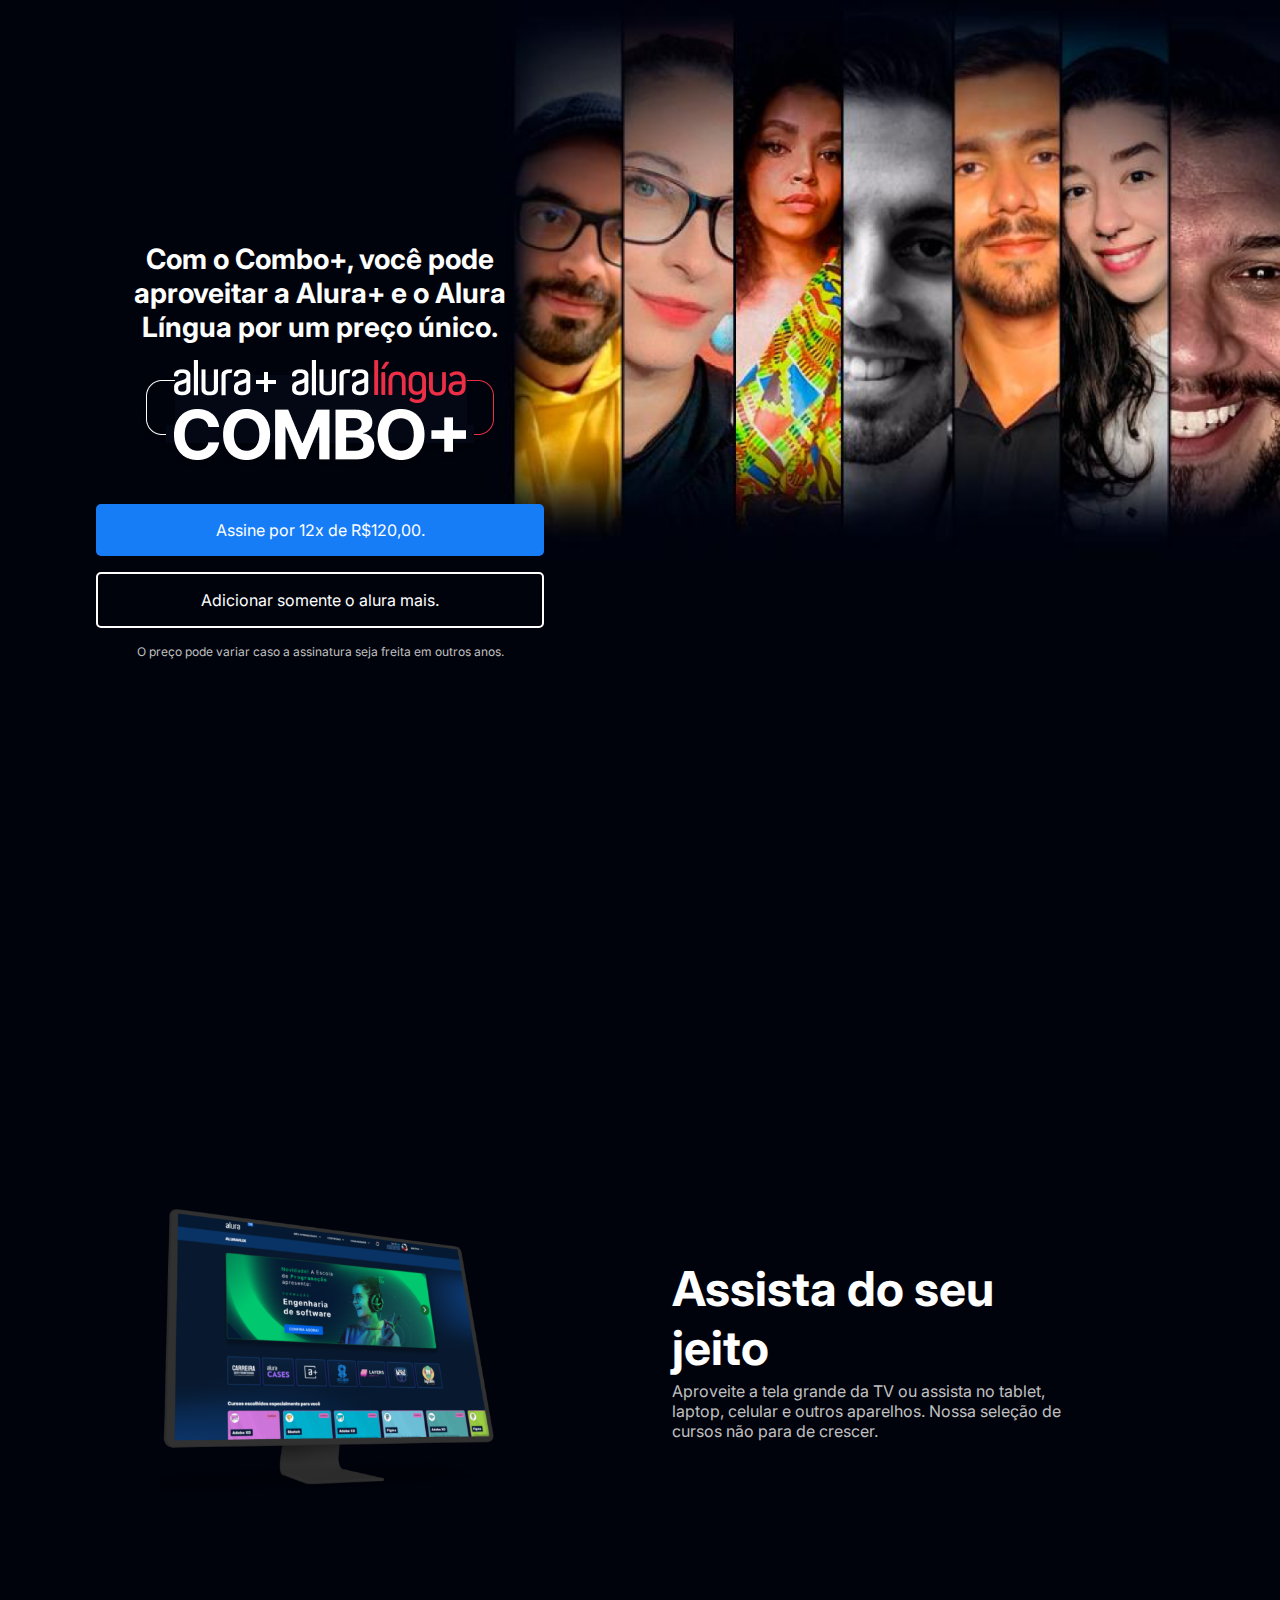
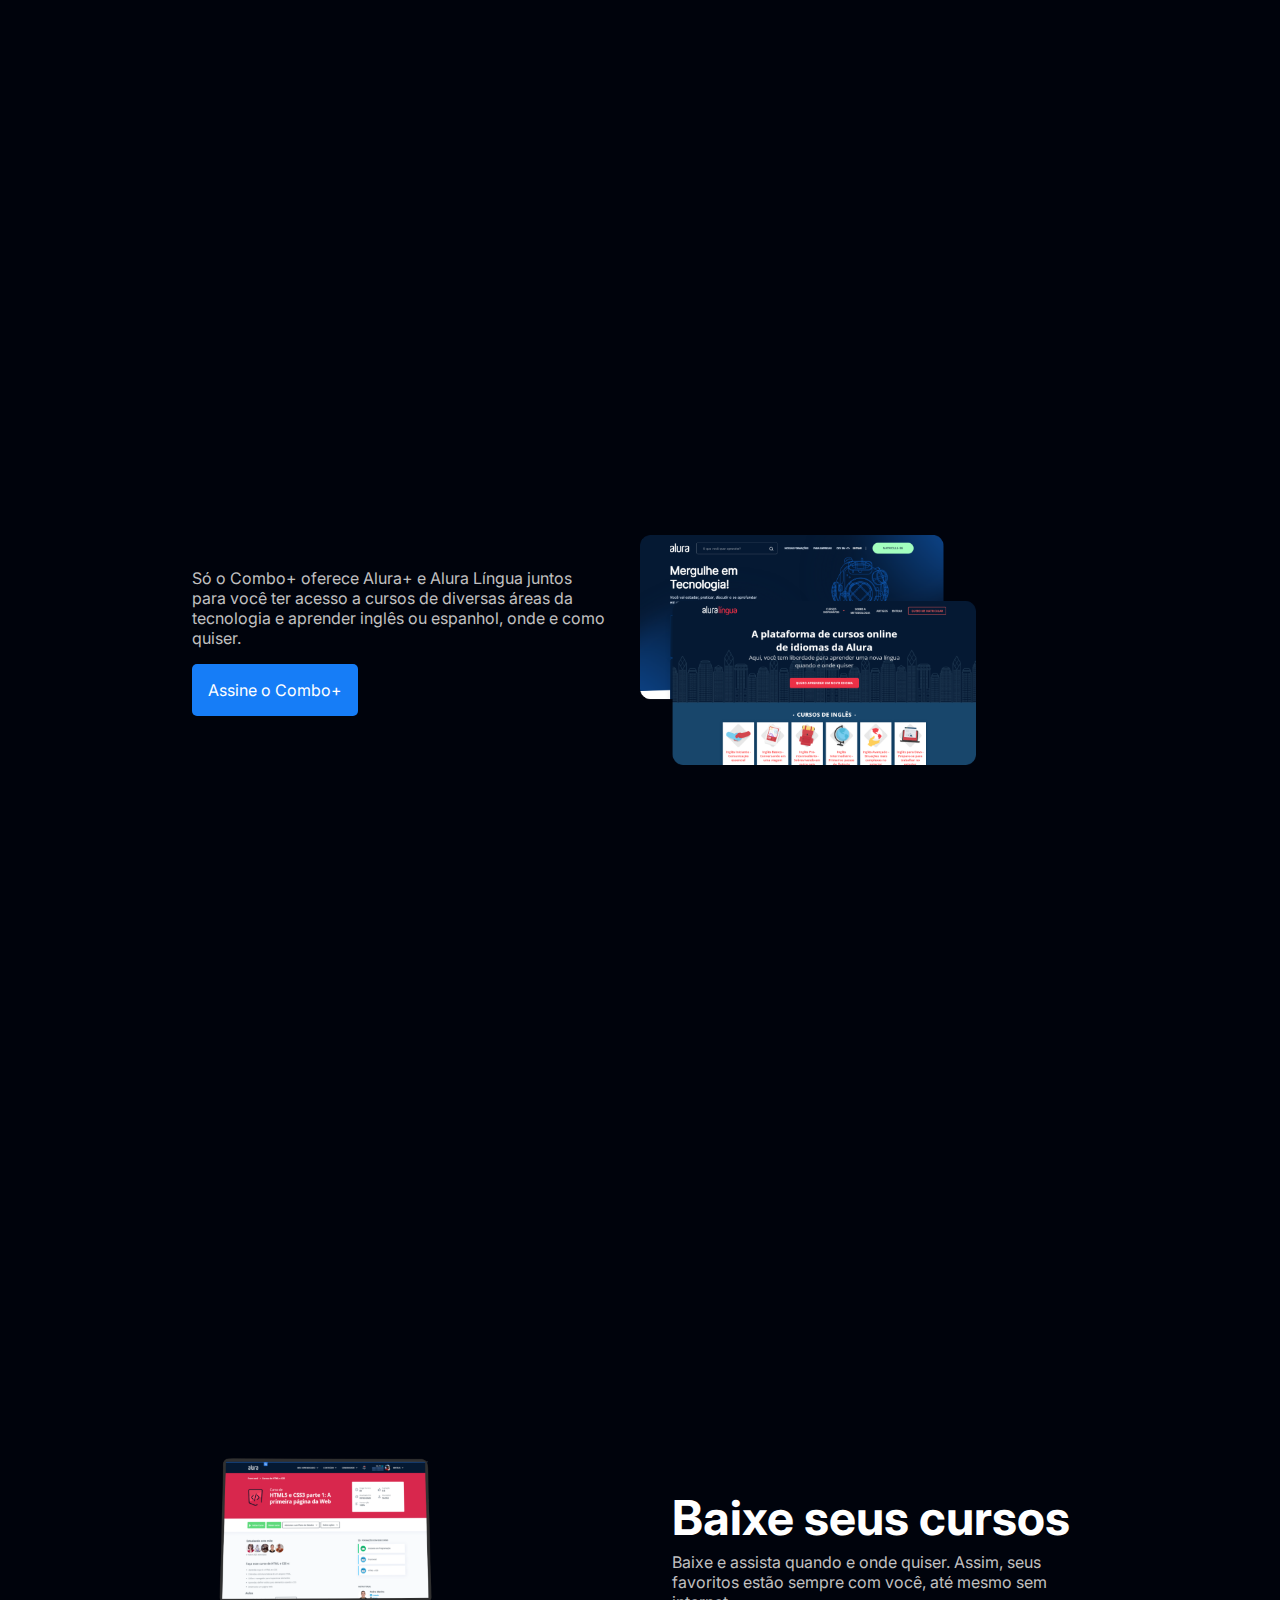
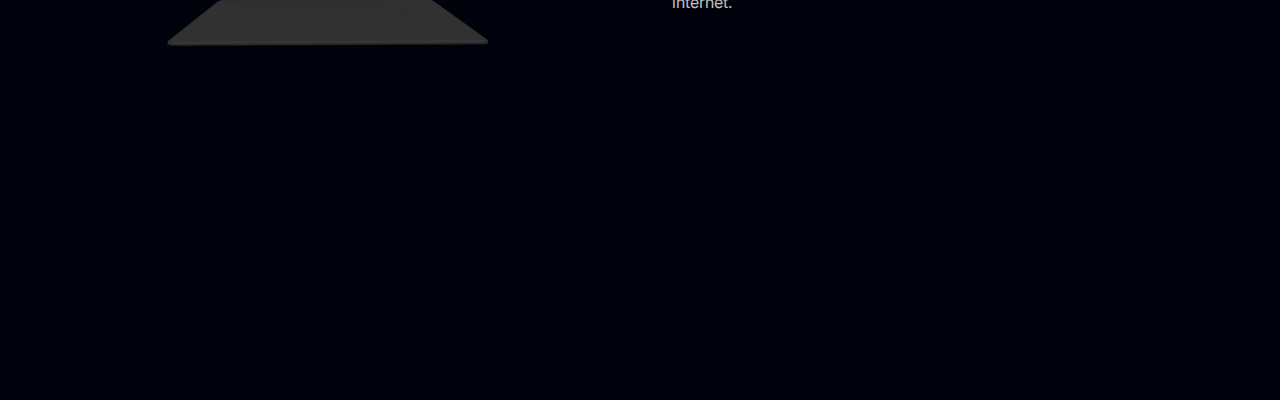
==== index.html @ 30dbda5c "Uploading what was already done to GitHub" ====
<!DOCTYPE html>
<html lang="en">
<head>
    <meta charset="UTF-8">
    <meta name="viewport" content="width=device-width, initial-scale=1.0">
    <title>Alura</title>
    <link rel="stylesheet" href="./styles/style.css">
    <link rel="preconnect" href="https://fonts.googleapis.com">
    <link rel="preconnect" href="https://fonts.gstatic.com" crossorigin>
    <link href="https://fonts.googleapis.com/css2?family=Inter:wght@100..900&display=swap" rel="stylesheet">
</head>
<body>
    <header>

    </header>
    <main>
        <section class="container principal">
            <div class="container__caixa">
                <h1 class="container__titulo">Com o Combo+, você pode aproveitar a Alura+ e o Alura Língua por um preço único.</h1>
                <img class="container__img" src="./assets/Combo.png" alt="Combo text">
                <a class="container__botao" href="about.html">Assine por 12x de R$120,00.</a>
                <a href="about.html" class="container__botao botao_secundario">Adicionar somente o alura mais.</a>
                <p class="container__aviso">O preço pode variar caso a assinatura seja freita em outros anos.</p>
            </div> 
        </section>
        <section class="container secundario">
            <img src="assets/Plataformas.png" alt="Imagem de monitor com a plataforma" class="secundario__imagem">
            <div class="container__descricao">
                <h2 class="descricao__titulo">Assista do seu jeito</h2>
                <p class="descricao__texto">Aproveite a tela grande da TV ou assista no tablet, laptop, celular e outros aparelhos. Nossa seleção de cursos não para de crescer.</p>
            </div>
        </section>
        <section class="container secundario">
            <div class="container__descricao">
                <p class="descricao__texto">Só o Combo+ oferece Alura+ e Alura Língua juntos para você ter acesso a cursos de diversas áreas da tecnologia e aprender inglês ou espanhol, onde e como quiser.</p>
                <a href="www.alura.com.br" class="container__botao secundario__botao">Assine o Combo+</a>
            </div>
            <img src="assets/Telas.png" alt="Imagem com ofertas do Alura" class="secundario__imagem">
        </section>
        <section class="container secundario">
            <img src="assets/Notebook.png" class="secundario__imagem" alt="Imagem de um notebook em um curso da Alura">
            <div class="container__descricao">
                <h2 class="descricao__titulo">Baixe seus cursos</h2>
                <p class="descricao__texto">Baixe e assista quando e onde quiser. Assim, seus favoritos estão sempre com você, até mesmo sem internet.</p>
            </div>
        </section>
    </main>
    <footer>

    </footer>
</body>
</html>
---- styles/style.css ----
* {
    padding: 0px;
    margin: 0px;
}

:root {
    --branco-principal: #FFFFFF;
    --cinza-secundario: #C0C0C0;
    --botao: #167DF7;
    --cor-de-fundo: #00030C;
    --fonte-principal: 'Inter';
}


body {
    background-color: var(--cor-de-fundo);
    color: var(--branco-principal);
    font-family: var(--fonte-principal);
    font-size: 16px;
    font-weight: 400;
}


.principal {
    background-image: url("/assets/Background.png");
    background-repeat: no-repeat;
    background-size: contain;
    align-items: center;
    text-align: center;
}

.container {
    height: 100vh;
    display: grid;
    grid-template-columns: 50% 50%;
}

.container__botao {
    background-color: var(--botao);
    border-radius: 5px;
    padding: 1em;
    color: var(--branco-principal);
    display: block;
    text-decoration: none;
    margin-bottom: 1em;
}

.botao_secundario {
    background-color: transparent;
    border: 2px solid var(--branco-principal);
}

.container__img {
    margin: 1em 0 2em 0;
}

.container__titulo {
    font-size: 28px;
    font-weight: 700;
}

.container__aviso {
    font-size: 12px;
    color: var(--cinza-secundario);
}

.container__caixa {
    margin: 0 6em;
}

.secundario__imagem {
    width: 70%;
}

.secundario {
    align-items: center;
    margin: 0 10em;
}

.secundario__botao {
    display: inline-block;
    margin-top: 1em;
}

.descricao__titulo {
    font-weight: 700;
    font-size: 48px;
    color: var(--branco-principal);
    margin-bottom: 0.1em;
}

.descricao__texto {
    color: var(--cinza-secundario);
}

.container__descricao {
    padding: 2em;
}
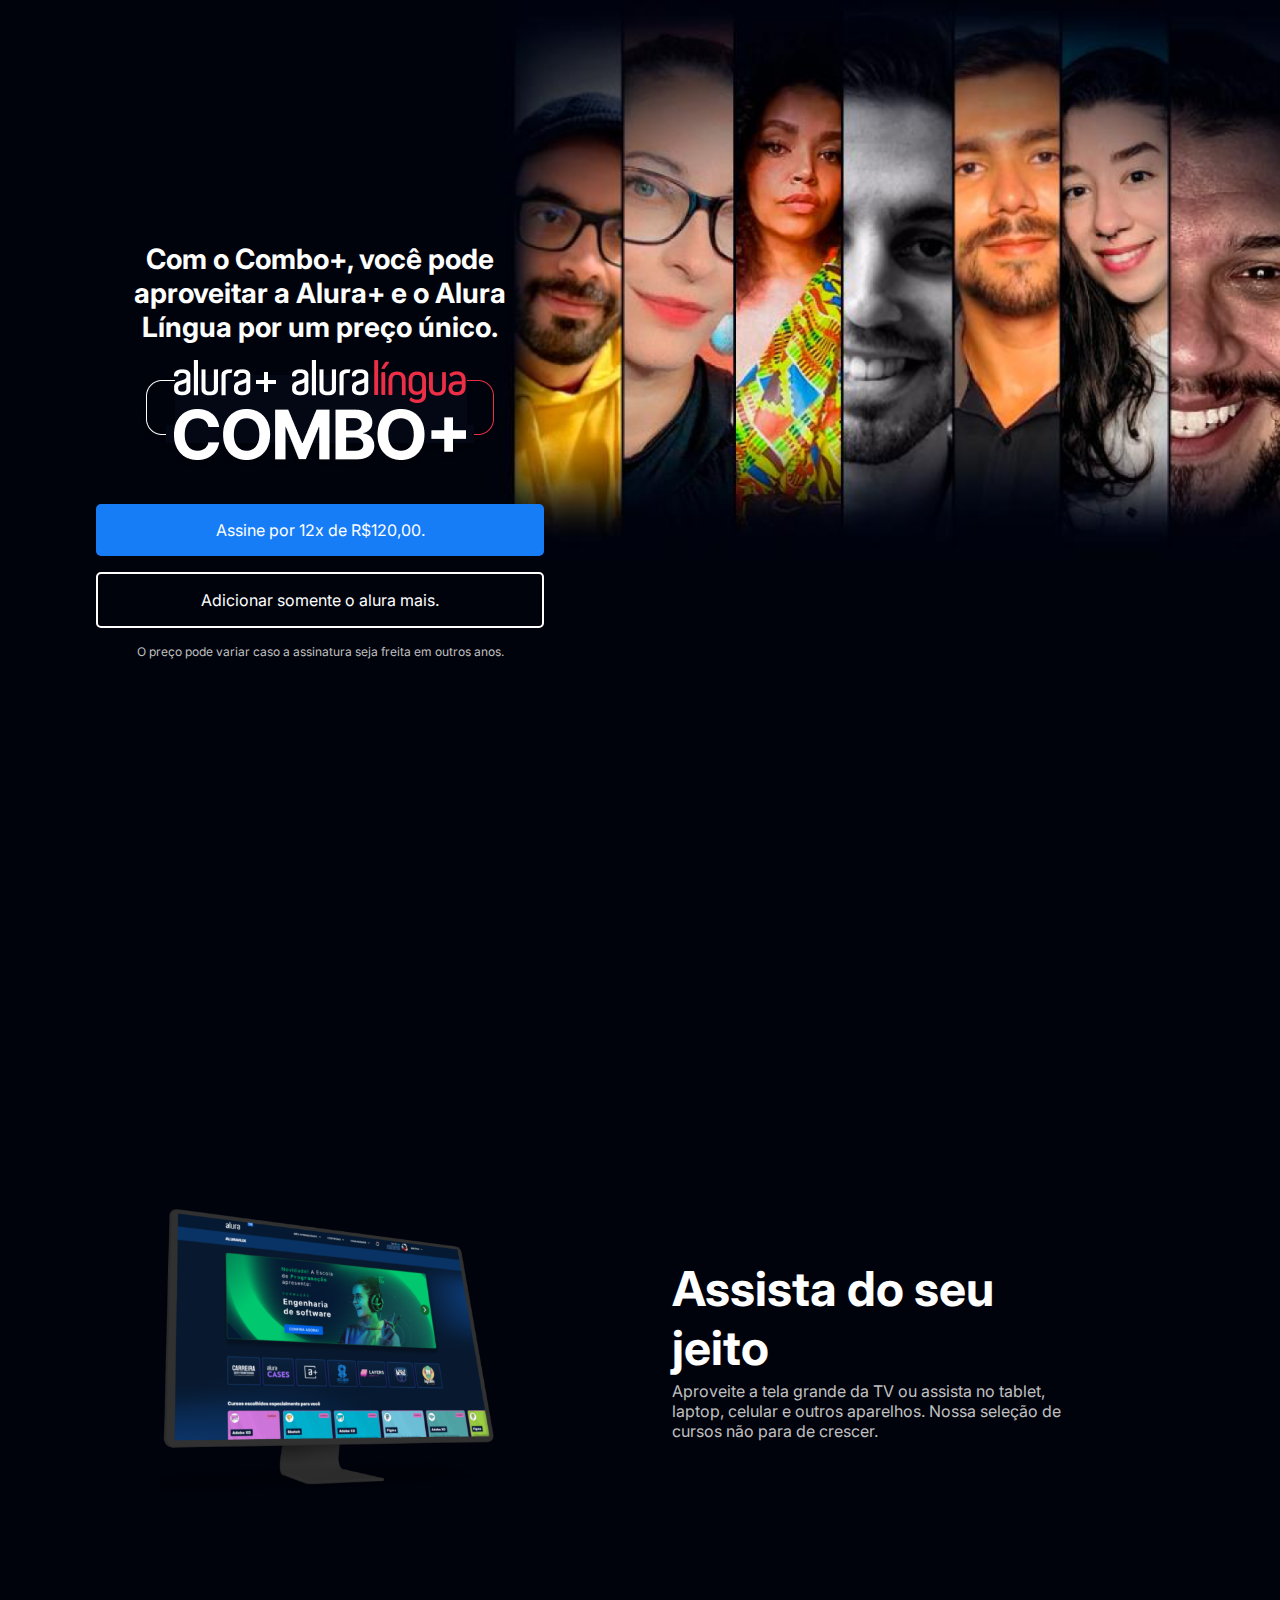
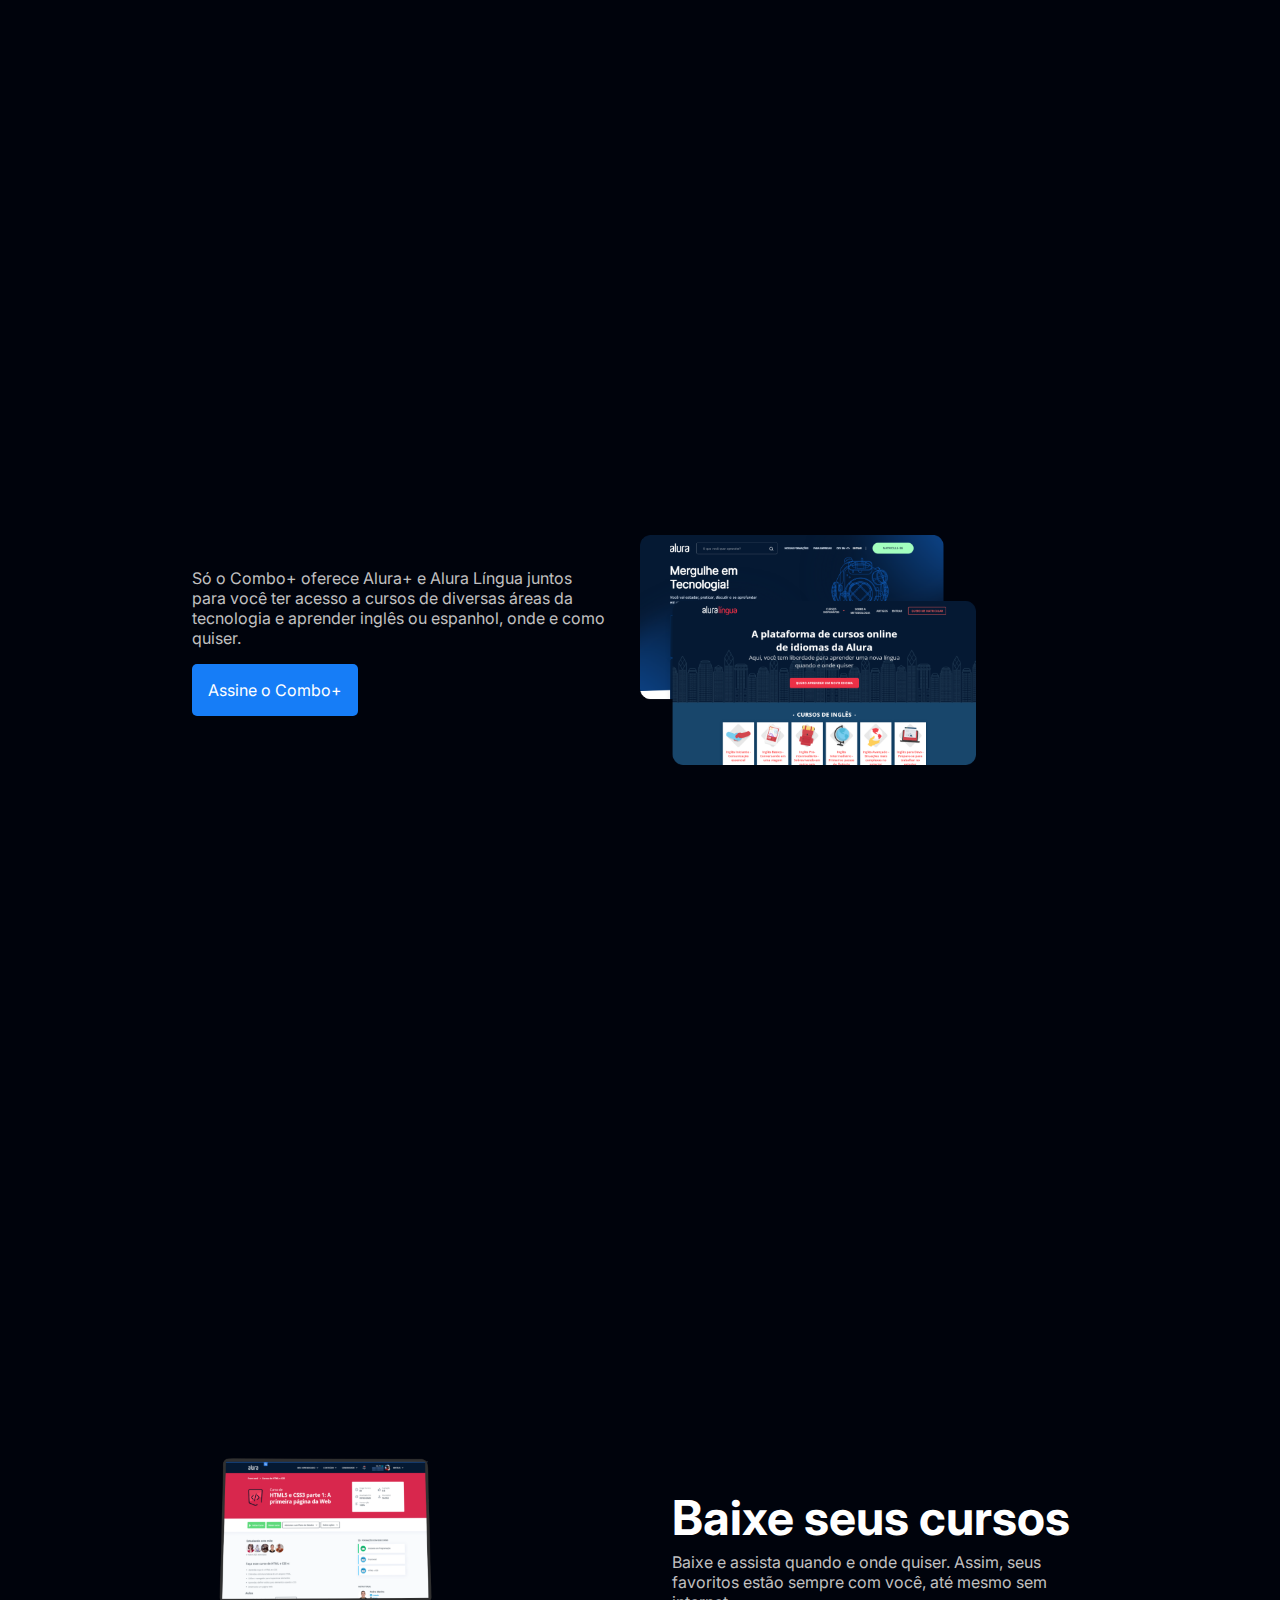
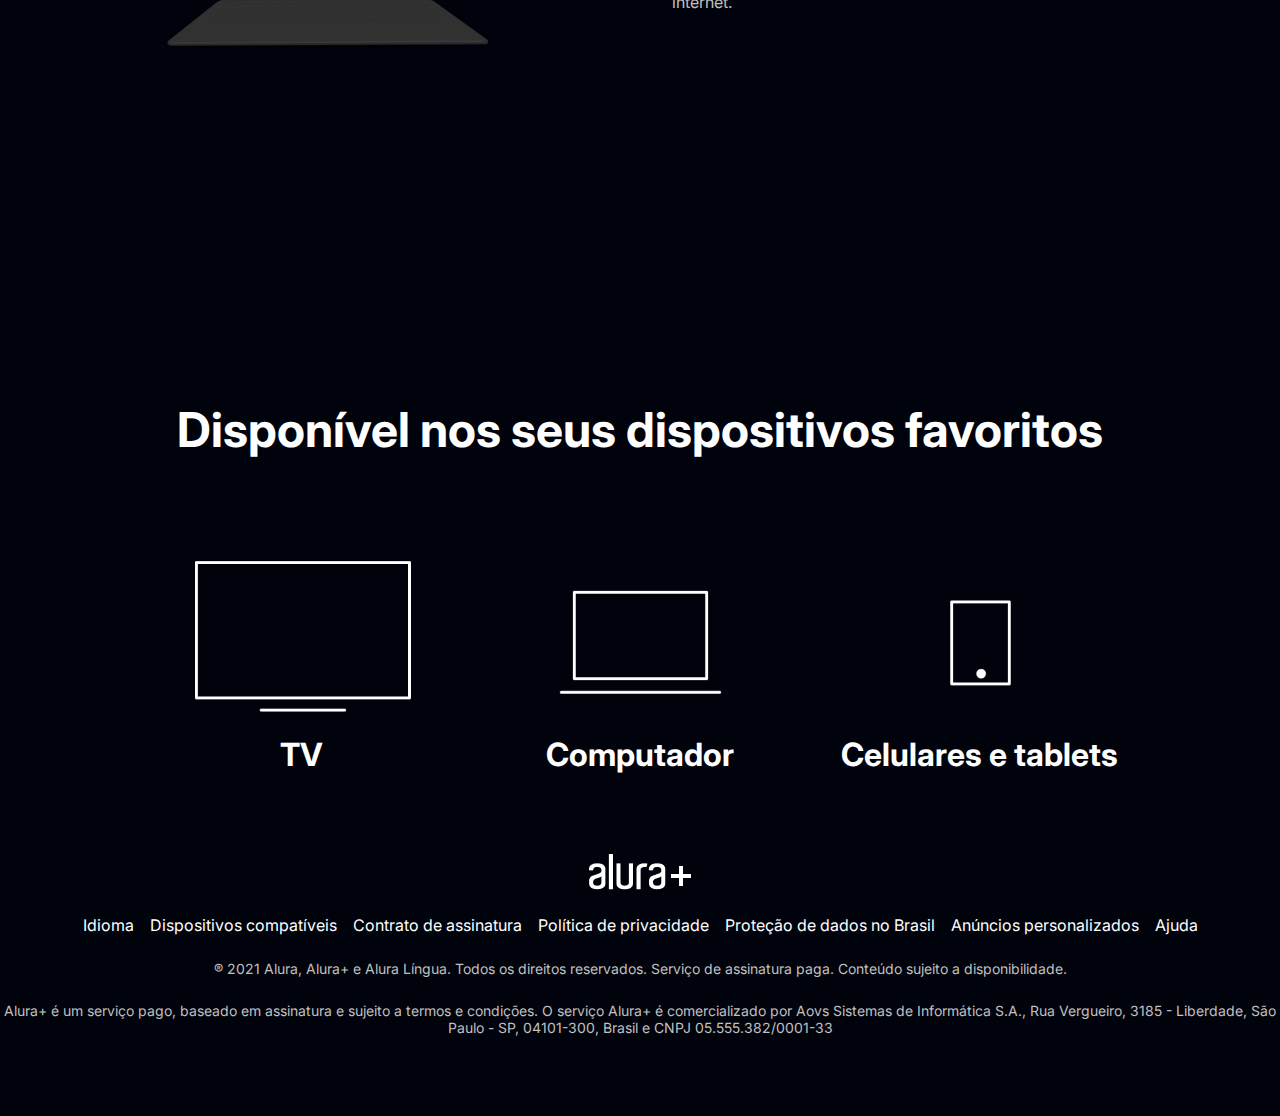
==== commit 3d1947ba: "Added footer and some button effects" ====
--- a/index.html
+++ b/index.html
@@ -1,5 +1,6 @@
 <!DOCTYPE html>
 <html lang="en">
+
 <head>
     <meta charset="UTF-8">
     <meta name="viewport" content="width=device-width, initial-scale=1.0">
@@ -9,6 +10,7 @@
     <link rel="preconnect" href="https://fonts.gstatic.com" crossorigin>
     <link href="https://fonts.googleapis.com/css2?family=Inter:wght@100..900&display=swap" rel="stylesheet">
 </head>
+
 <body>
     <header>
 
@@ -16,23 +18,26 @@
     <main>
         <section class="container principal">
             <div class="container__caixa">
-                <h1 class="container__titulo">Com o Combo+, você pode aproveitar a Alura+ e o Alura Língua por um preço único.</h1>
+                <h1 class="container__titulo">Com o Combo+, você pode aproveitar a Alura+ e o Alura Língua por um preço
+                    único.</h1>
                 <img class="container__img" src="./assets/Combo.png" alt="Combo text">
                 <a class="container__botao" href="about.html">Assine por 12x de R$120,00.</a>
                 <a href="about.html" class="container__botao botao_secundario">Adicionar somente o alura mais.</a>
                 <p class="container__aviso">O preço pode variar caso a assinatura seja freita em outros anos.</p>
-            </div> 
+            </div>
         </section>
         <section class="container secundario">
             <img src="assets/Plataformas.png" alt="Imagem de monitor com a plataforma" class="secundario__imagem">
             <div class="container__descricao">
                 <h2 class="descricao__titulo">Assista do seu jeito</h2>
-                <p class="descricao__texto">Aproveite a tela grande da TV ou assista no tablet, laptop, celular e outros aparelhos. Nossa seleção de cursos não para de crescer.</p>
+                <p class="descricao__texto">Aproveite a tela grande da TV ou assista no tablet, laptop, celular e outros
+                    aparelhos. Nossa seleção de cursos não para de crescer.</p>
             </div>
         </section>
         <section class="container secundario">
             <div class="container__descricao">
-                <p class="descricao__texto">Só o Combo+ oferece Alura+ e Alura Língua juntos para você ter acesso a cursos de diversas áreas da tecnologia e aprender inglês ou espanhol, onde e como quiser.</p>
+                <p class="descricao__texto">Só o Combo+ oferece Alura+ e Alura Língua juntos para você ter acesso a
+                    cursos de diversas áreas da tecnologia e aprender inglês ou espanhol, onde e como quiser.</p>
                 <a href="www.alura.com.br" class="container__botao secundario__botao">Assine o Combo+</a>
             </div>
             <img src="assets/Telas.png" alt="Imagem com ofertas do Alura" class="secundario__imagem">
@@ -41,12 +46,59 @@
             <img src="assets/Notebook.png" class="secundario__imagem" alt="Imagem de um notebook em um curso da Alura">
             <div class="container__descricao">
                 <h2 class="descricao__titulo">Baixe seus cursos</h2>
-                <p class="descricao__texto">Baixe e assista quando e onde quiser. Assim, seus favoritos estão sempre com você, até mesmo sem internet.</p>
+                <p class="descricao__texto">Baixe e assista quando e onde quiser. Assim, seus favoritos estão sempre com
+                    você, até mesmo sem internet.</p>
             </div>
         </section>
+        <section class="dispositivos">
+            <h2 class="dispositivos__titulo">Disponível nos seus dispositivos favoritos</h2>
+            <ul class="dispositivos__lista">
+                <li>
+                    <img src="./assets/tv.png" alt="Ícone de televisão">
+                    <h3 class="lista__item">TV</h3>
+                </li>
+                <li>
+                    <img src="./assets/computador.png" alt="Ícone de computador">
+                    <h3 class="lista__item">Computador</h3>
+                </li>
+                <li>
+                    <img src="./assets/celular.png" alt="Ícone de celular">
+                    <h3 class="lista__item">Celulares e tablets</h3>
+                </li>
+            </ul>
+        </section>
     </main>
-    <footer>
-
+    <footer class="rodape">
+        <img class="rodape__logo" src="./assets/Logo.png" alt="Logo da Alura+">
+        <ul class="rodape__lista">
+            <li class="lista__link">
+                <a class="link__a" href="###">Idioma</a>
+            </li>
+            <li class="lista__link">
+                <a class="link__a" href="#####">Dispositivos compatíveis</a>
+            </li>
+            <li class="lista__link">
+                <a class="link__a" href="######">Contrato de assinatura</a>
+            </li>
+            <li class="lista__link">
+                <a class="link__a" href="#">Política de privacidade</a>
+            </li>
+            <li class="lista__link">
+                <a class="link__a" href="##">Proteção de dados no Brasil</a>
+            </li>
+            <li class="lista__link">
+                <a class="link__a" href="#################">Anúncios personalizados</a>
+            </li>
+            <li class="lista__link">
+                <a class="link__a" href="###########">Ajuda</a>
+            </li>
+        </ul>
+        <p class="rodape__texto">® 2021 Alura, Alura+ e Alura Língua. Todos os direitos reservados. Serviço de
+                assinatura paga. Conteúdo sujeito a disponibilidade.</p>
+        <p class="rodape__texto">Alura+ é um serviço pago, baseado em assinatura e sujeito a termos e condições. O
+                serviço Alura+ é comercializado por Aovs Sistemas de Informática S.A., Rua Vergueiro, 3185 - Liberdade,
+                São Paulo - SP, 04101-300, Brasil e CNPJ 05.555.382/0001-33</p>
     </footer>
 </body>
+
 </html>--- a/styles/style.css
+++ b/styles/style.css
@@ -7,6 +7,7 @@
     --branco-principal: #FFFFFF;
     --cinza-secundario: #C0C0C0;
     --botao: #167DF7;
+    --botao-efeito: #539af1;
     --cor-de-fundo: #00030C;
     --fonte-principal: 'Inter';
 }
@@ -95,4 +96,66 @@
 
 .container__descricao {
     padding: 2em;
+}
+
+.dispositivos__lista {
+    display: flex;
+    justify-content: center;
+    list-style-type: none;
+    margin: 5em 0;
+}
+
+.dispositivos__titulo {
+    font-size: 48px;
+    color: var(--branco-principal);
+}
+
+.lista__item {
+    font-size: 32px;
+    color: var(--branco-principal);
+}
+
+.dispositivos {
+    text-align: center;
+}
+
+.rodape {
+    display: flex;
+    flex-direction: column;
+    align-items: center;
+    text-align: center;
+    gap: 25px;
+    margin-bottom: 80px;
+}
+
+.rodape__lista {
+    display: flex;
+    list-style-type: none;
+    gap: 16px;
+}
+
+.rodape__texto {
+    color: var(--cinza-secundario);
+    font-size: 14px;
+}
+
+.link__a {
+    color: var(--branco-principal);
+    text-decoration: none;
+    font-size: 16px;
+}
+
+.lista__link a:hover {
+    color: var(--botao);
+    font-size: 20px;
+    text-align: center;
+}
+
+.lista__link a:visited {
+    color: red;
+}
+
+.container__botao:hover {
+    background-color: var(--botao-efeito);
+    color: var(--cor-de-fundo);
 }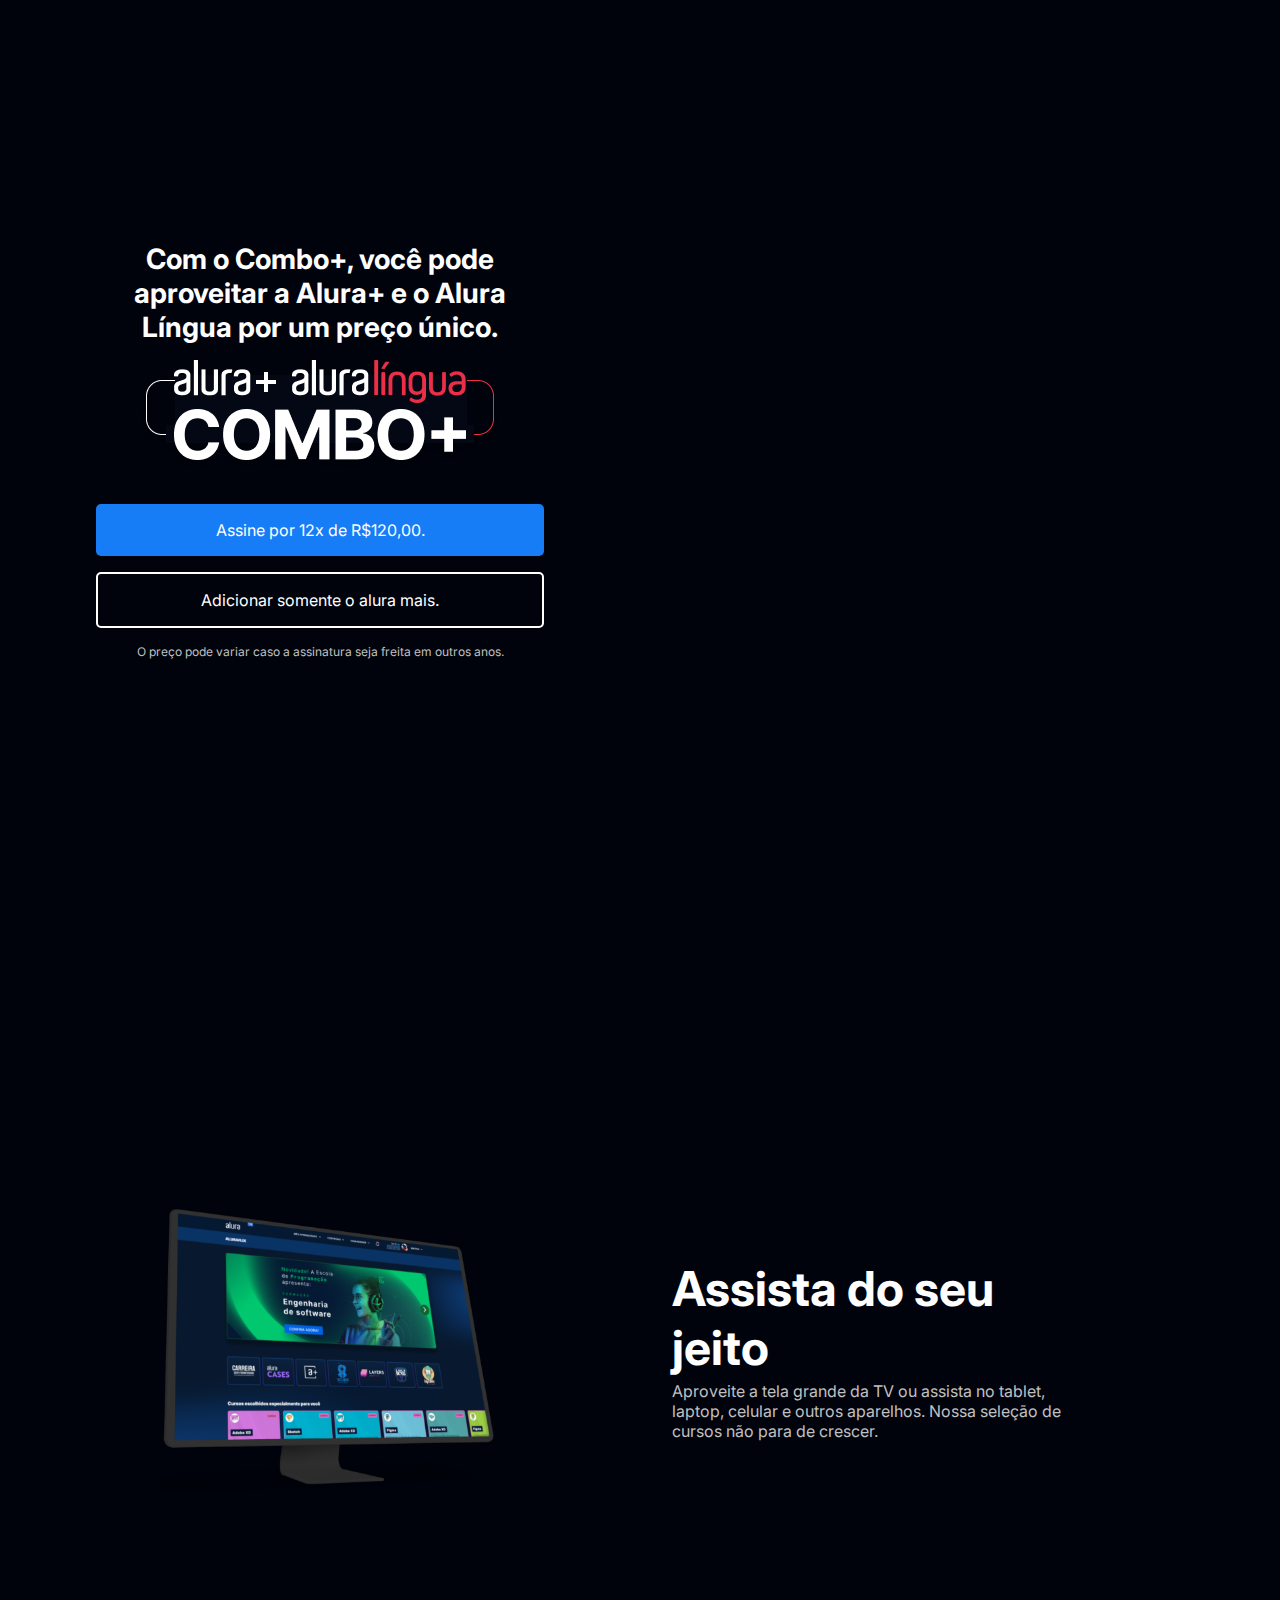
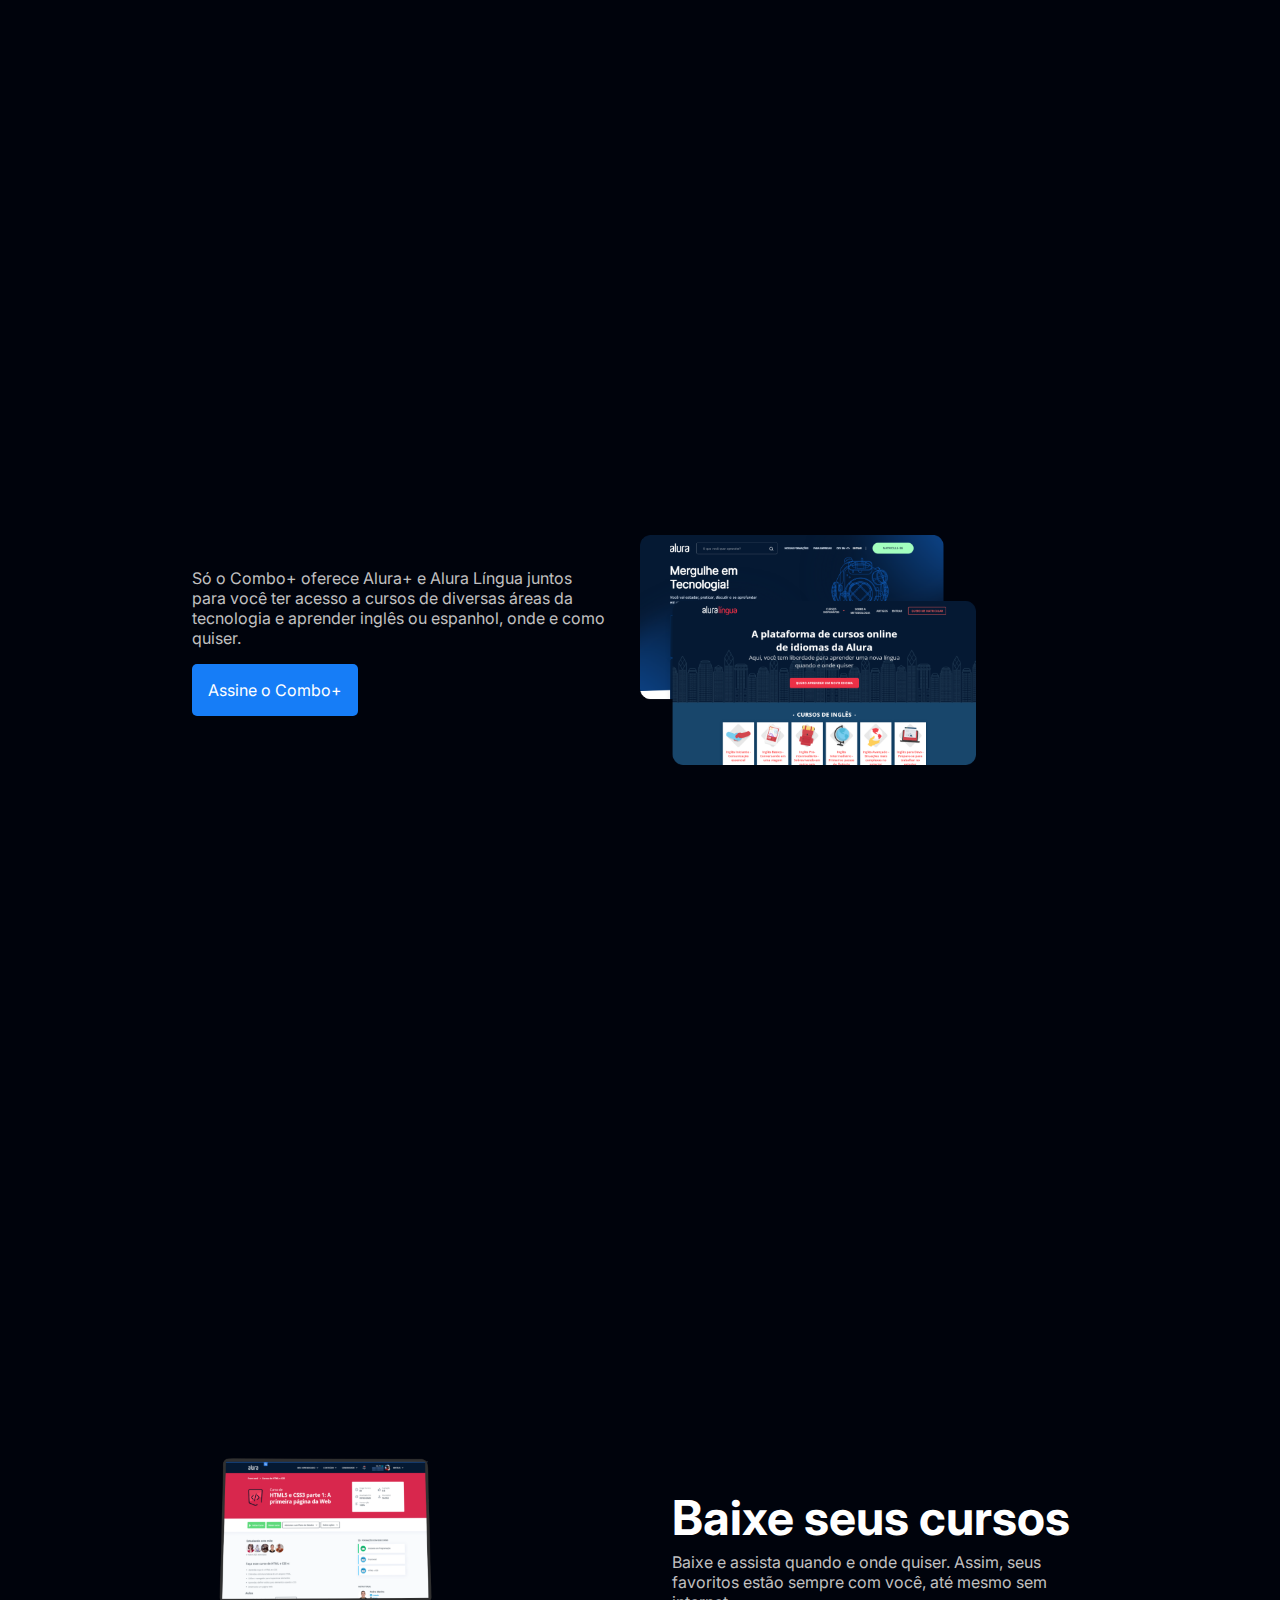
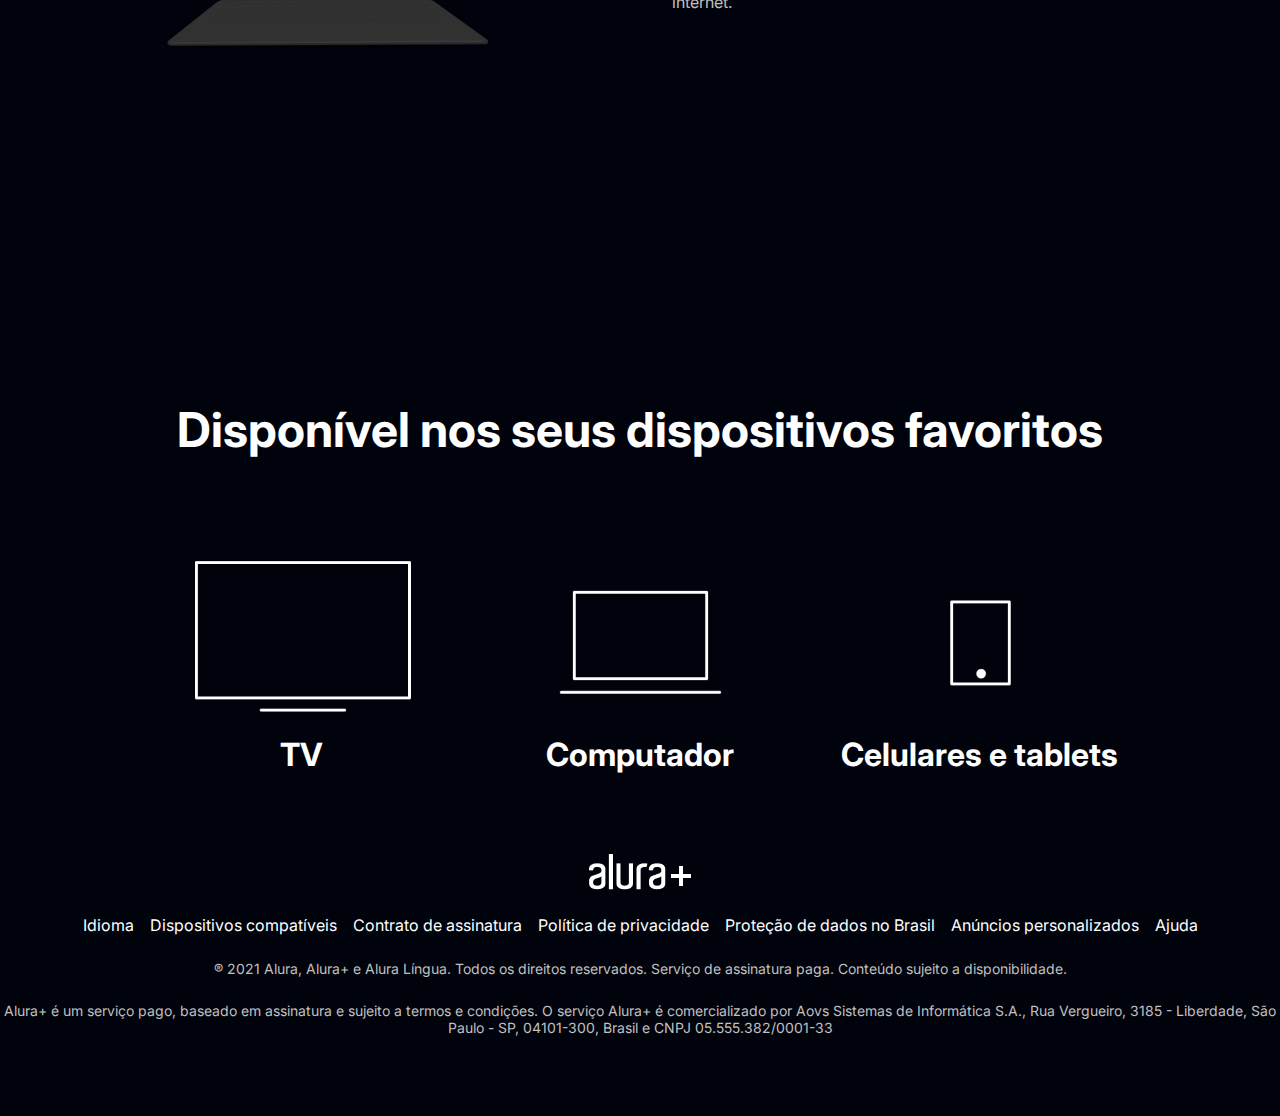
==== commit f5d329f1: "Reseting to when background.png was working" ====
--- a/index.html
+++ b/index.html
@@ -4,7 +4,7 @@
 <head>
     <meta charset="UTF-8">
     <meta name="viewport" content="width=device-width, initial-scale=1.0">
-    <title>Alura</title>
+    <title>Projeto do Alura</title>
     <link rel="stylesheet" href="./styles/style.css">
     <link rel="preconnect" href="https://fonts.googleapis.com">
     <link rel="preconnect" href="https://fonts.gstatic.com" crossorigin>
--- a/styles/style.css
+++ b/styles/style.css
@@ -23,7 +23,7 @@
 
 
 .principal {
-    background-image: url("/assets/Background.png");
+    background-image: url("./assets/Background.png");
     background-repeat: no-repeat;
     background-size: contain;
     align-items: center;
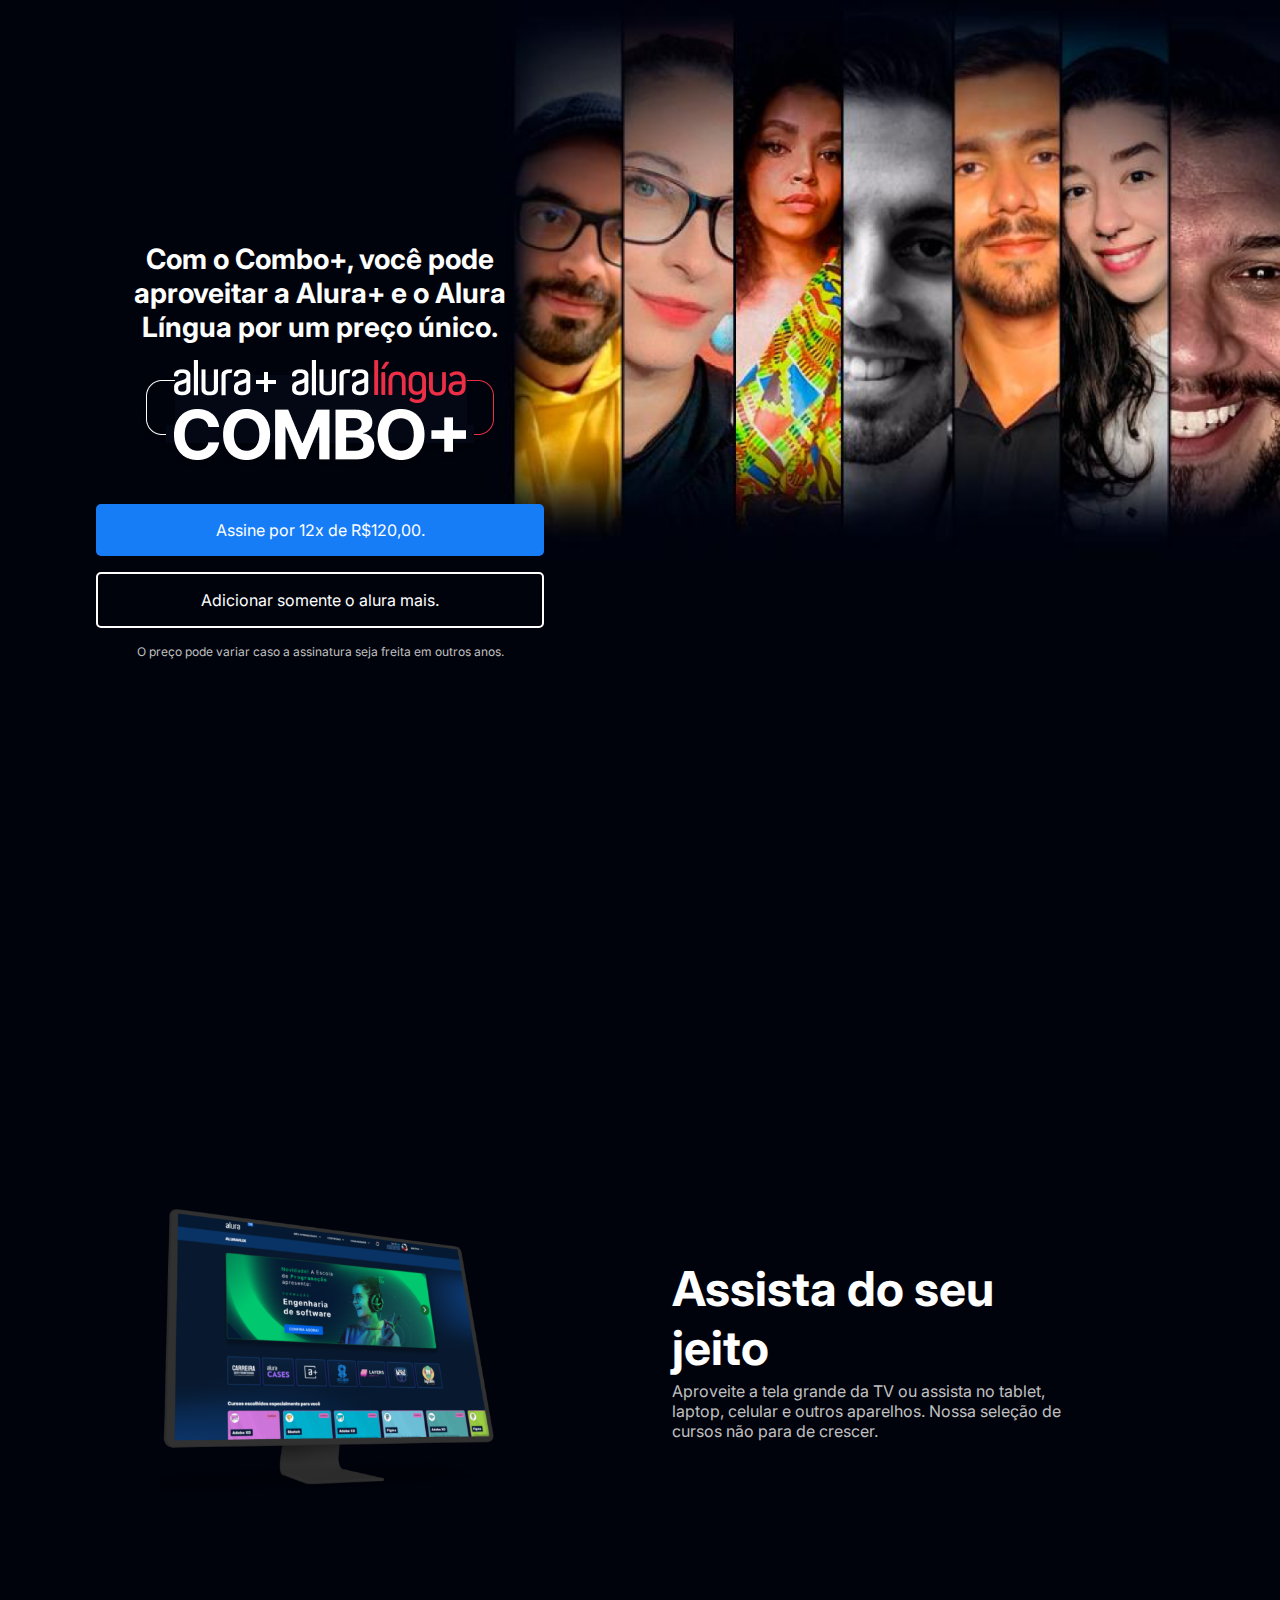
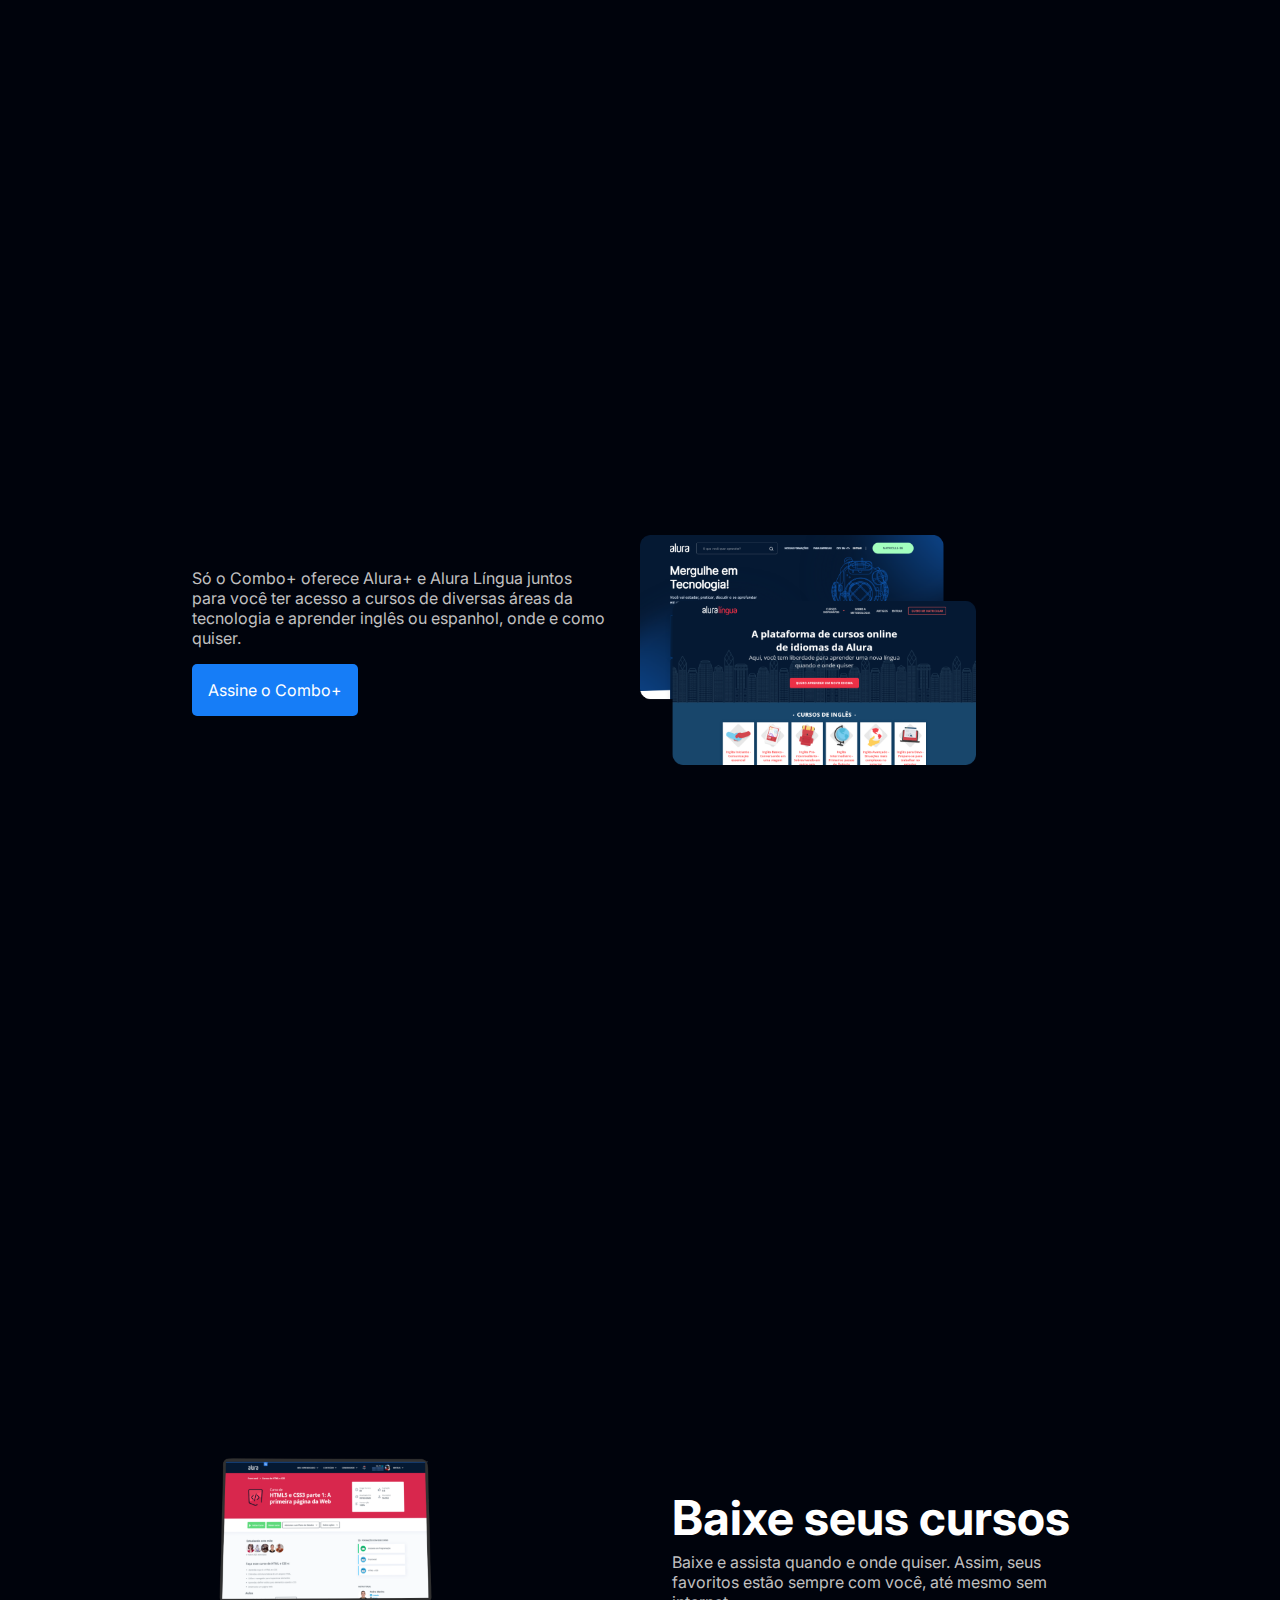
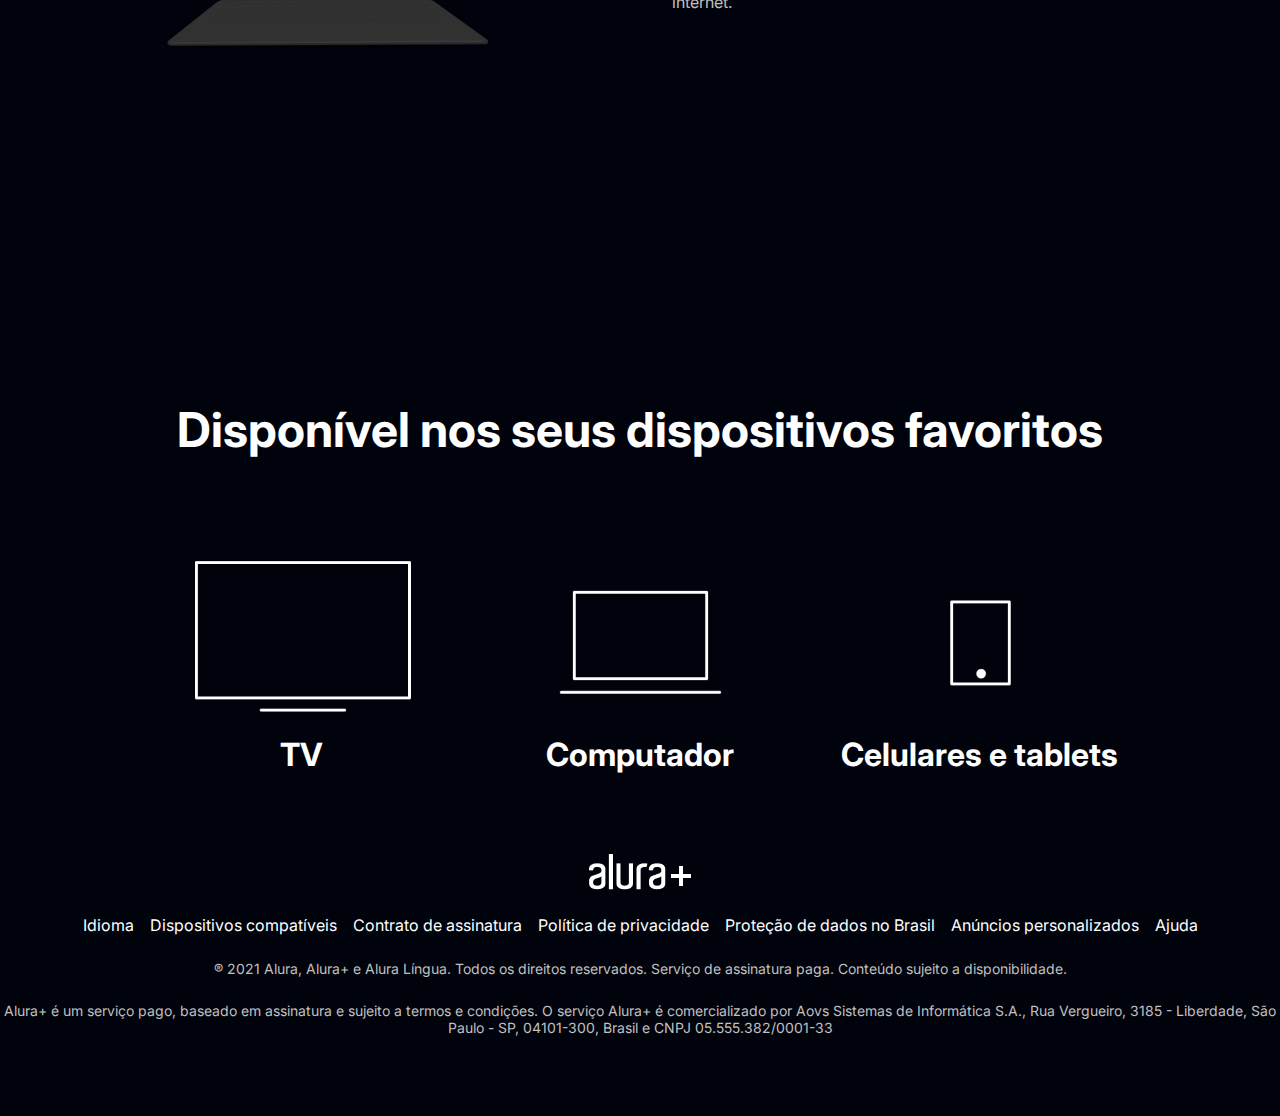
==== commit cbd06806: "Image fix" ====
--- a/index.html
+++ b/index.html
@@ -5,7 +5,7 @@
     <meta charset="UTF-8">
     <meta name="viewport" content="width=device-width, initial-scale=1.0">
     <title>Projeto do Alura</title>
-    <link rel="stylesheet" href="./styles/style.css">
+    <link rel="stylesheet" href="./style.css">
     <link rel="preconnect" href="https://fonts.googleapis.com">
     <link rel="preconnect" href="https://fonts.gstatic.com" crossorigin>
     <link href="https://fonts.googleapis.com/css2?family=Inter:wght@100..900&display=swap" rel="stylesheet">
--- a/style.css
+++ b/style.css
@@ -0,0 +1,161 @@
+* {
+    padding: 0px;
+    margin: 0px;
+}
+
+:root {
+    --branco-principal: #FFFFFF;
+    --cinza-secundario: #C0C0C0;
+    --botao: #167DF7;
+    --botao-efeito: #539af1;
+    --cor-de-fundo: #00030C;
+    --fonte-principal: 'Inter';
+}
+
+
+body {
+    background-color: var(--cor-de-fundo);
+    color: var(--branco-principal);
+    font-family: var(--fonte-principal);
+    font-size: 16px;
+    font-weight: 400;
+}
+
+
+.principal {
+    background-image: url("./assets/Background.png");
+    background-repeat: no-repeat;
+    background-size: contain;
+    align-items: center;
+    text-align: center;
+}
+
+.container {
+    height: 100vh;
+    display: grid;
+    grid-template-columns: 50% 50%;
+}
+
+.container__botao {
+    background-color: var(--botao);
+    border-radius: 5px;
+    padding: 1em;
+    color: var(--branco-principal);
+    display: block;
+    text-decoration: none;
+    margin-bottom: 1em;
+}
+
+.botao_secundario {
+    background-color: transparent;
+    border: 2px solid var(--branco-principal);
+}
+
+.container__img {
+    margin: 1em 0 2em 0;
+}
+
+.container__titulo {
+    font-size: 28px;
+    font-weight: 700;
+}
+
+.container__aviso {
+    font-size: 12px;
+    color: var(--cinza-secundario);
+}
+
+.container__caixa {
+    margin: 0 6em;
+}
+
+.secundario__imagem {
+    width: 70%;
+}
+
+.secundario {
+    align-items: center;
+    margin: 0 10em;
+}
+
+.secundario__botao {
+    display: inline-block;
+    margin-top: 1em;
+}
+
+.descricao__titulo {
+    font-weight: 700;
+    font-size: 48px;
+    color: var(--branco-principal);
+    margin-bottom: 0.1em;
+}
+
+.descricao__texto {
+    color: var(--cinza-secundario);
+}
+
+.container__descricao {
+    padding: 2em;
+}
+
+.dispositivos__lista {
+    display: flex;
+    justify-content: center;
+    list-style-type: none;
+    margin: 5em 0;
+}
+
+.dispositivos__titulo {
+    font-size: 48px;
+    color: var(--branco-principal);
+}
+
+.lista__item {
+    font-size: 32px;
+    color: var(--branco-principal);
+}
+
+.dispositivos {
+    text-align: center;
+}
+
+.rodape {
+    display: flex;
+    flex-direction: column;
+    align-items: center;
+    text-align: center;
+    gap: 25px;
+    margin-bottom: 80px;
+}
+
+.rodape__lista {
+    display: flex;
+    list-style-type: none;
+    gap: 16px;
+}
+
+.rodape__texto {
+    color: var(--cinza-secundario);
+    font-size: 14px;
+}
+
+.link__a {
+    color: var(--branco-principal);
+    text-decoration: none;
+    font-size: 16px;
+}
+
+.lista__link a:hover {
+    color: var(--botao);
+    font-size: 20px;
+    text-align: center;
+}
+
+.lista__link a:visited {
+    color: red;
+}
+
+.container__botao:hover {
+    background-color: var(--botao-efeito);
+    color: var(--cor-de-fundo);
+}